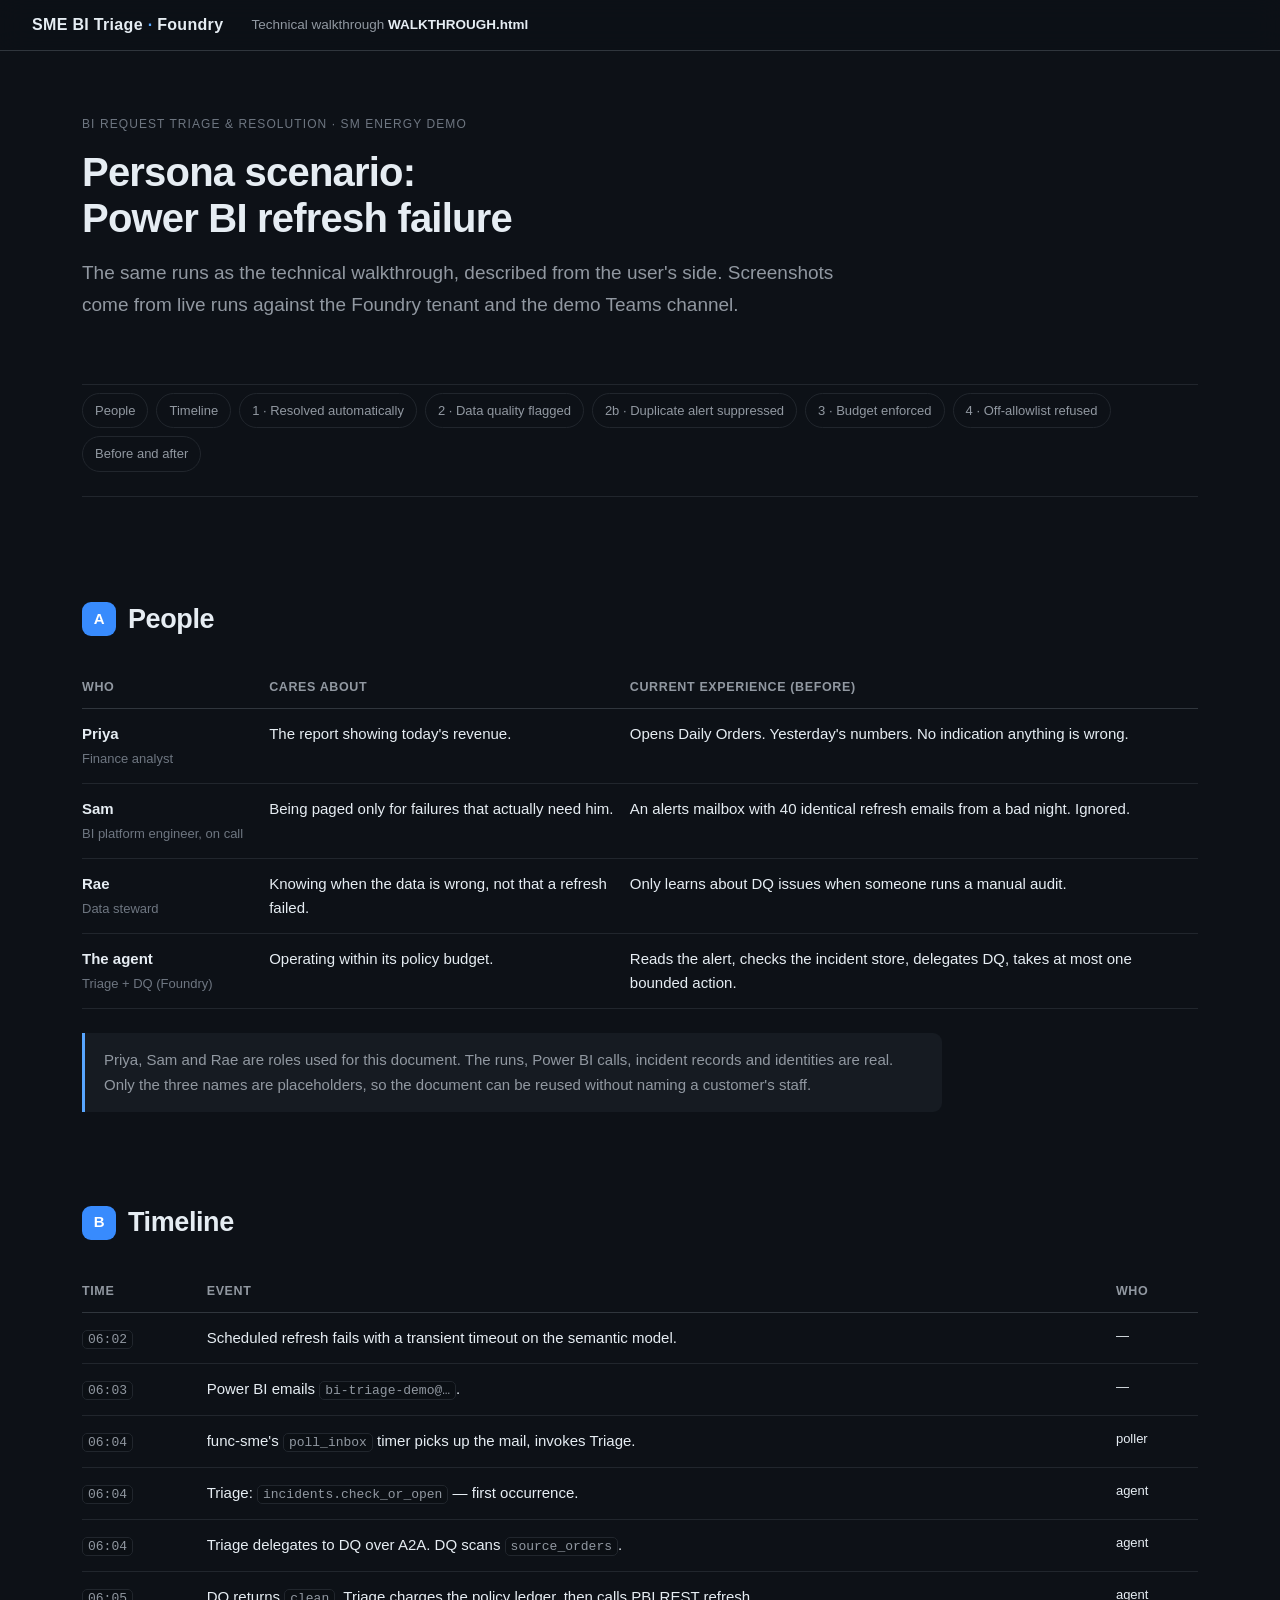
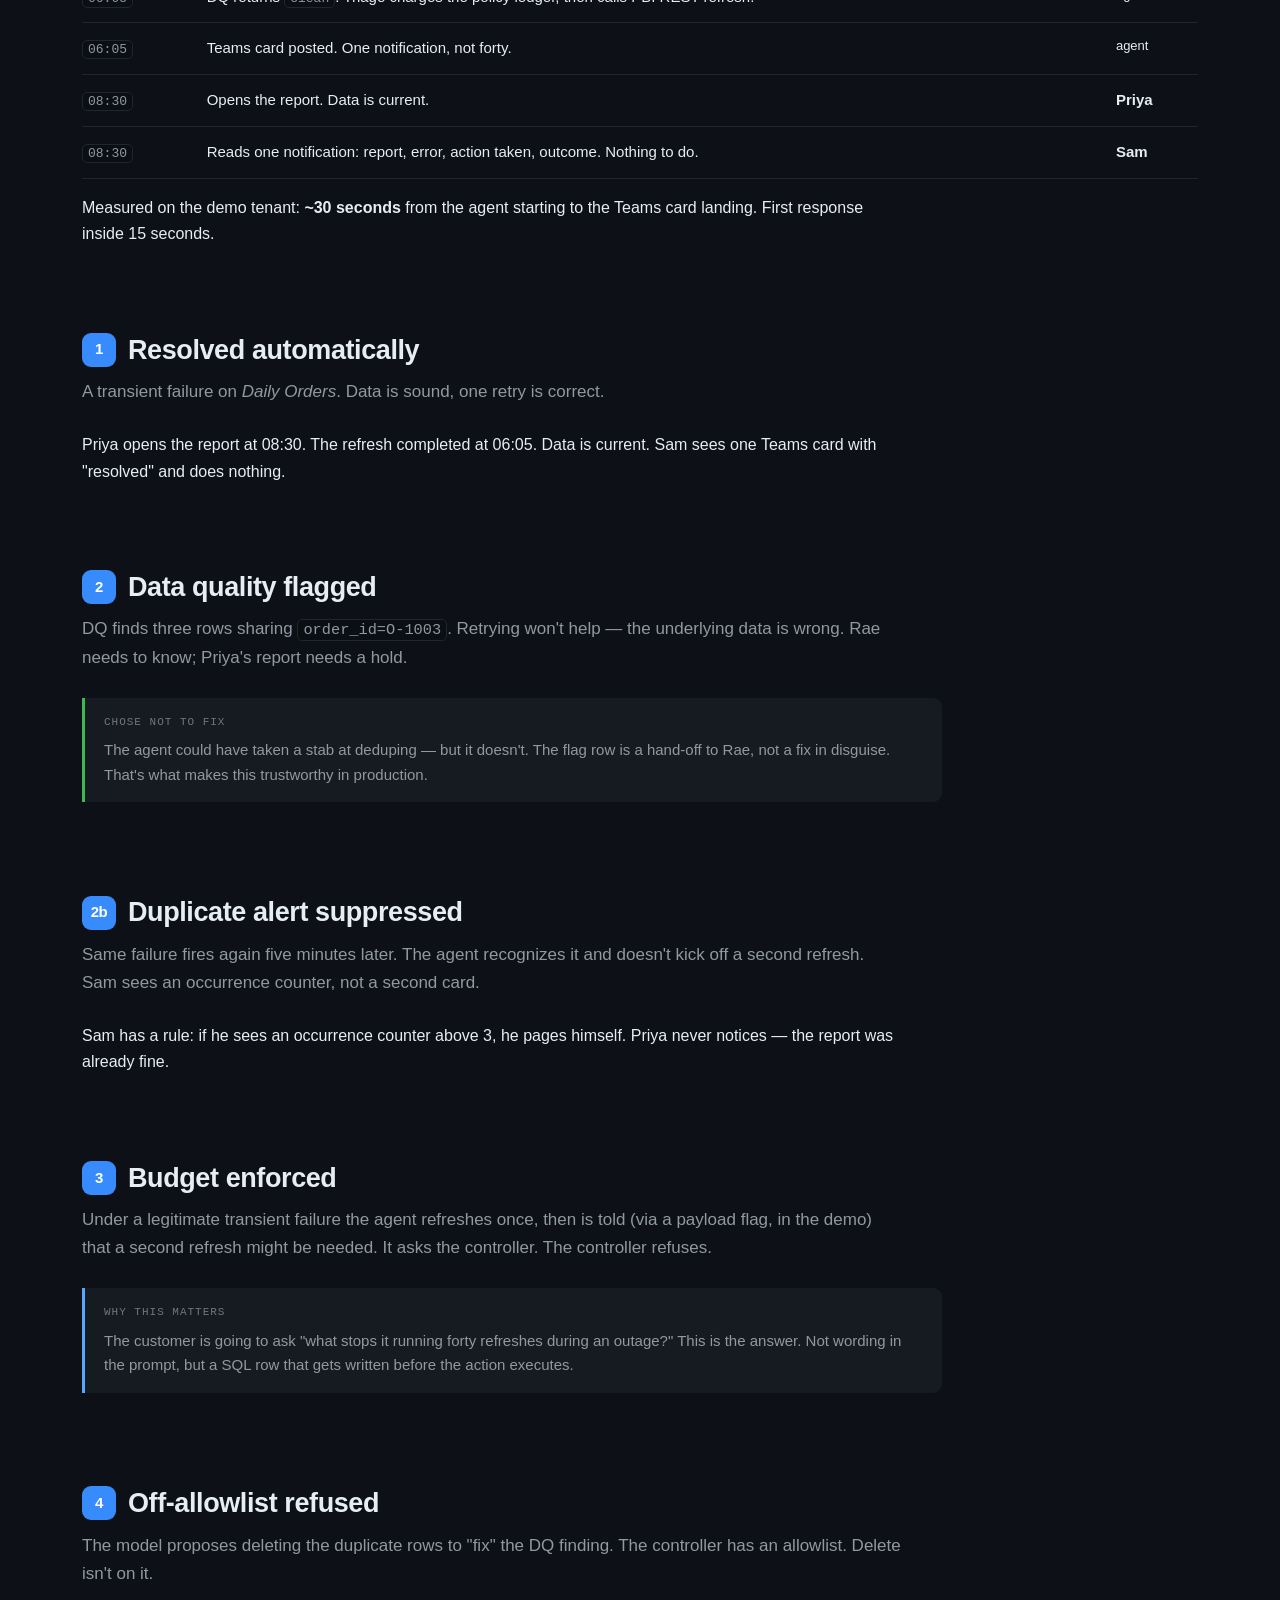
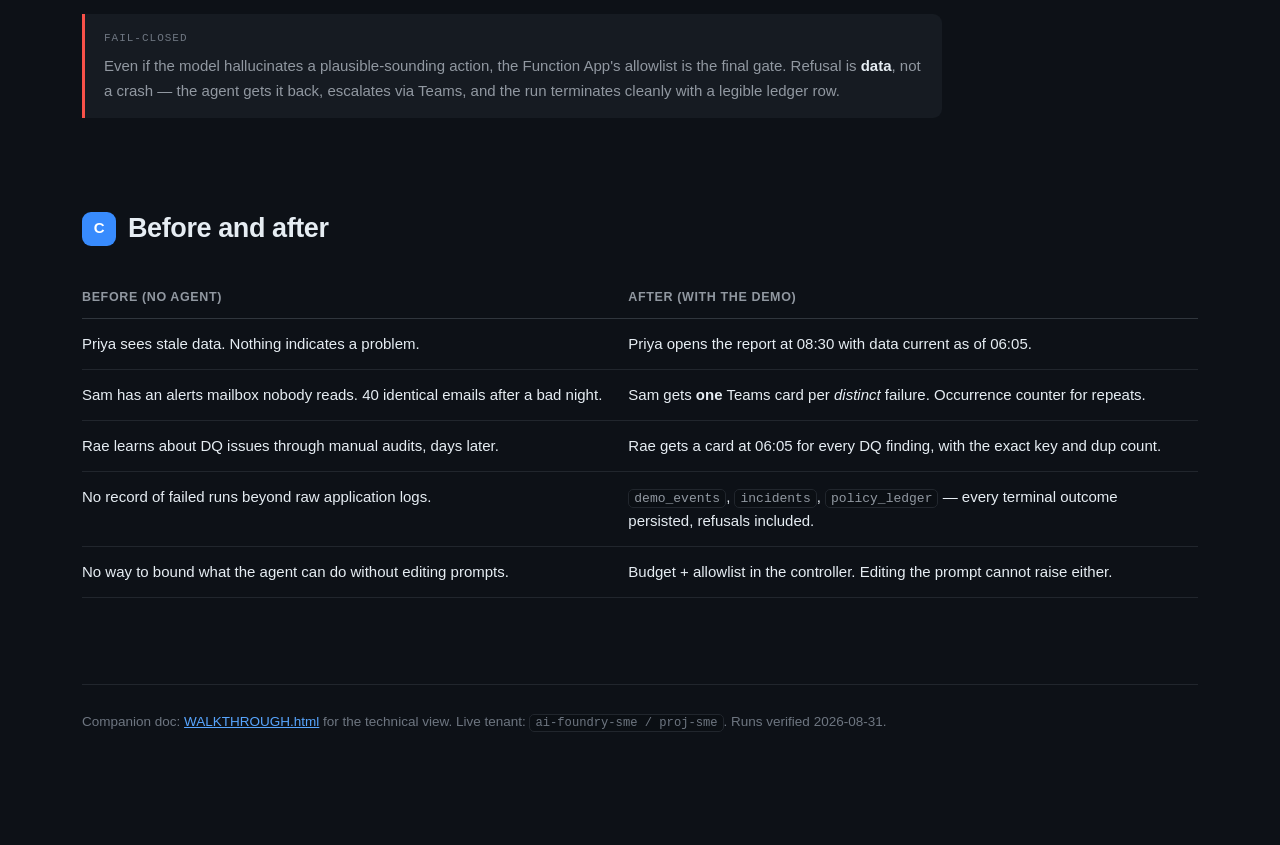
==== walkthrough/PERSONAS.html @ 4bfa1e2b "Initial public release: SM Energy BI Triage demo Multi-agent BI triage on Azure AI Foundry. Two Foun" ====
<!DOCTYPE html>
<html lang="en">
<head>
<meta charset="utf-8">
<meta name="viewport" content="width=device-width, initial-scale=1">
<title>Persona scenario: Power BI refresh failure</title>
<link rel="stylesheet" href="walkthrough.css">
</head>
<body>

<nav class="topnav">
  <span class="brand">SME BI Triage <span>&middot;</span> Foundry</span>
  <span class="docref">Technical walkthrough <b>WALKTHROUGH.html</b></span>
</nav>

<div class="wrap">

<header class="hero">
  <div class="eyebrow">BI Request Triage &amp; Resolution &middot; SM Energy demo</div>
  <h1>Persona scenario:<br>Power BI refresh failure</h1>
  <p class="sub">
    The same runs as the technical walkthrough, described from the user's side. Screenshots come
    from live runs against the Foundry tenant and the demo Teams channel.
  </p>
</header>

<nav class="toc">
  <a href="#cast">People</a>
  <a href="#timeline">Timeline</a>
  <a href="#resolved">1 &middot; Resolved automatically</a>
  <a href="#flagged">2 &middot; Data quality flagged</a>
  <a href="#suppressed">2b &middot; Duplicate alert suppressed</a>
  <a href="#budget">3 &middot; Budget enforced</a>
  <a href="#allowlist">4 &middot; Off-allowlist refused</a>
  <a href="#difference">Before and after</a>
</nav>

<!-- ══════════════════════════════════════════════════════════════════ -->
<section id="cast">
  <h2><span class="num">A</span> People</h2>

  <table class="matrix">
    <thead><tr><th>Who</th><th>Cares about</th><th>Current experience (before)</th></tr></thead>
    <tbody>
      <tr>
        <td><b>Priya</b><br><span class="muted">Finance analyst</span></td>
        <td>The report showing today's revenue.</td>
        <td>Opens Daily Orders. Yesterday's numbers. No indication anything is wrong.</td>
      </tr>
      <tr>
        <td><b>Sam</b><br><span class="muted">BI platform engineer, on call</span></td>
        <td>Being paged only for failures that actually need him.</td>
        <td>An alerts mailbox with 40 identical refresh emails from a bad night. Ignored.</td>
      </tr>
      <tr>
        <td><b>Rae</b><br><span class="muted">Data steward</span></td>
        <td>Knowing when the data is wrong, not that a refresh failed.</td>
        <td>Only learns about DQ issues when someone runs a manual audit.</td>
      </tr>
      <tr>
        <td><b>The agent</b><br><span class="muted">Triage + DQ (Foundry)</span></td>
        <td>Operating within its policy budget.</td>
        <td>Reads the alert, checks the incident store, delegates DQ, takes at most one bounded action.</td>
      </tr>
    </tbody>
  </table>

  <p class="note">
    Priya, Sam and Rae are roles used for this document. The runs, Power BI calls, incident records
    and identities are real. Only the three names are placeholders, so the document can be reused
    without naming a customer's staff.
  </p>
</section>

<!-- ══════════════════════════════════════════════════════════════════ -->
<section id="timeline">
  <h2><span class="num">B</span> Timeline</h2>

  <table class="matrix">
    <thead><tr><th>Time</th><th>Event</th><th>Who</th></tr></thead>
    <tbody>
      <tr><td><code>06:02</code></td><td>Scheduled refresh fails with a transient timeout on the semantic model.</td><td class="muted">&mdash;</td></tr>
      <tr><td><code>06:03</code></td><td>Power BI emails <code>bi-triage-demo@…</code>.</td><td class="muted">&mdash;</td></tr>
      <tr><td><code>06:04</code></td><td>func-sme's <code>poll_inbox</code> timer picks up the mail, invokes Triage.</td><td class="muted">poller</td></tr>
      <tr><td><code>06:04</code></td><td>Triage: <code>incidents.check_or_open</code> — first occurrence.</td><td class="muted">agent</td></tr>
      <tr><td><code>06:04</code></td><td>Triage delegates to DQ over A2A. DQ scans <code>source_orders</code>.</td><td class="muted">agent</td></tr>
      <tr><td><code>06:05</code></td><td>DQ returns <code>clean</code>. Triage charges the policy ledger, then calls PBI REST refresh.</td><td class="muted">agent</td></tr>
      <tr><td><code>06:05</code></td><td>Teams card posted. One notification, not forty.</td><td class="muted">agent</td></tr>
      <tr><td><code>08:30</code></td><td>Opens the report. Data is current.</td><td><b>Priya</b></td></tr>
      <tr><td><code>08:30</code></td><td>Reads one notification: report, error, action taken, outcome. Nothing to do.</td><td><b>Sam</b></td></tr>
    </tbody>
  </table>

  <p>
    Measured on the demo tenant: <b>~30 seconds</b> from the agent starting to the Teams card
    landing. First response inside 15 seconds.
  </p>
</section>

<!-- ══════════════════════════════════════════════════════════════════ -->
<section id="resolved">
  <h2><span class="num">1</span> Resolved automatically</h2>
  <p class="lede">
    A transient failure on <i>Daily Orders</i>. Data is sound, one retry is correct.
  </p>


  <p>
    Priya opens the report at 08:30. The refresh completed at 06:05. Data is current. Sam sees one
    Teams card with "resolved" and does nothing.
  </p>
</section>

<!-- ══════════════════════════════════════════════════════════════════ -->
<section id="flagged">
  <h2><span class="num">2</span> Data quality flagged</h2>
  <p class="lede">
    DQ finds three rows sharing <code>order_id=O-1003</code>. Retrying won't help — the underlying
    data is wrong. Rae needs to know; Priya's report needs a hold.
  </p>


  <p class="note ok">
    <span class="label">Chose not to fix</span>
    The agent could have taken a stab at deduping — but it doesn't. The flag row is a hand-off to
    Rae, not a fix in disguise. That's what makes this trustworthy in production.
  </p>
</section>

<!-- ══════════════════════════════════════════════════════════════════ -->
<section id="suppressed">
  <h2><span class="num">2b</span> Duplicate alert suppressed</h2>
  <p class="lede">
    Same failure fires again five minutes later. The agent recognizes it and doesn't kick off a
    second refresh. Sam sees an occurrence counter, not a second card.
  </p>


  <p>
    Sam has a rule: if he sees an occurrence counter above 3, he pages himself. Priya never notices —
    the report was already fine.
  </p>
</section>

<!-- ══════════════════════════════════════════════════════════════════ -->
<section id="budget">
  <h2><span class="num">3</span> Budget enforced</h2>
  <p class="lede">
    Under a legitimate transient failure the agent refreshes once, then is told (via a payload flag,
    in the demo) that a second refresh might be needed. It asks the controller. The controller
    refuses.
  </p>


  <p class="note">
    <span class="label">Why this matters</span>
    The customer is going to ask "what stops it running forty refreshes during an outage?" This is
    the answer. Not wording in the prompt, but a SQL row that gets written before the action
    executes.
  </p>
</section>

<!-- ══════════════════════════════════════════════════════════════════ -->
<section id="allowlist">
  <h2><span class="num">4</span> Off-allowlist refused</h2>
  <p class="lede">
    The model proposes deleting the duplicate rows to "fix" the DQ finding. The controller has an
    allowlist. Delete isn't on it.
  </p>


  <p class="note danger">
    <span class="label">Fail-closed</span>
    Even if the model hallucinates a plausible-sounding action, the Function App's allowlist is the
    final gate. Refusal is <b>data</b>, not a crash — the agent gets it back, escalates via Teams,
    and the run terminates cleanly with a legible ledger row.
  </p>
</section>

<!-- ══════════════════════════════════════════════════════════════════ -->
<section id="difference">
  <h2><span class="num">C</span> Before and after</h2>

  <table class="matrix">
    <thead><tr><th>Before (no agent)</th><th>After (with the demo)</th></tr></thead>
    <tbody>
      <tr>
        <td>Priya sees stale data. Nothing indicates a problem.</td>
        <td>Priya opens the report at 08:30 with data current as of 06:05.</td>
      </tr>
      <tr>
        <td>Sam has an alerts mailbox nobody reads. 40 identical emails after a bad night.</td>
        <td>Sam gets <b>one</b> Teams card per <em>distinct</em> failure. Occurrence counter for repeats.</td>
      </tr>
      <tr>
        <td>Rae learns about DQ issues through manual audits, days later.</td>
        <td>Rae gets a card at 06:05 for every DQ finding, with the exact key and dup count.</td>
      </tr>
      <tr>
        <td>No record of failed runs beyond raw application logs.</td>
        <td><code>demo_events</code>, <code>incidents</code>, <code>policy_ledger</code> — every terminal outcome persisted, refusals included.</td>
      </tr>
      <tr>
        <td>No way to bound what the agent can do without editing prompts.</td>
        <td>Budget + allowlist in the controller. Editing the prompt cannot raise either.</td>
      </tr>
    </tbody>
  </table>
</section>

<footer>
  Companion doc: <a href="WALKTHROUGH.html">WALKTHROUGH.html</a> for the technical view.
  Live tenant: <code>ai-foundry-sme / proj-sme</code>. Runs verified 2026-08-31.
</footer>

</div>
</body>
</html>
---- walkthrough/walkthrough.css ----
/* Walkthrough — annotated screenshots with numbered callouts.
   Deep-dark theme. Annotations are absolutely positioned over each figure
   using percentage coordinates so they track the image at any width. */

:root {
  --bg: #0d1117;
  --bg-raised: #161b22;
  --bg-inset: #0b0f14;
  --border: #30363d;
  --border-soft: #21262d;
  --text: #e6edf3;
  --text-dim: #9198a1;
  --text-faint: #6e7681;
  --accent: #58a6ff;
  --accent-dim: #388bfd;
  --ok: #3fb950;
  --warn: #d29922;
  --danger: #f85149;
  --info: #58a6ff;
  --mono: ui-monospace, "Cascadia Code", "SF Mono", Menlo, Consolas, monospace;
  --sans: -apple-system, BlinkMacSystemFont, "Segoe UI", Inter, Roboto, sans-serif;
}

* { box-sizing: border-box; }

html { scroll-behavior: smooth; scroll-padding-top: 76px; }

body {
  margin: 0;
  background: var(--bg);
  color: var(--text);
  font-family: var(--sans);
  font-size: 16px;
  line-height: 1.65;
  -webkit-font-smoothing: antialiased;
}

.topnav {
  position: sticky;
  top: 0;
  z-index: 100;
  background: rgba(13, 17, 23, 0.92);
  backdrop-filter: blur(12px);
  border-bottom: 1px solid var(--border);
  padding: 12px 32px;
  display: flex;
  align-items: center;
  gap: 20px;
  flex-wrap: wrap;
}

.topnav .brand {
  font-weight: 700;
  letter-spacing: 0.02em;
  color: var(--text);
  margin-right: 8px;
  white-space: nowrap;
}

.topnav .brand span { color: var(--accent); }

.topnav a {
  color: var(--text-dim);
  text-decoration: none;
  font-size: 13.5px;
  padding: 4px 2px;
  border-bottom: 2px solid transparent;
  white-space: nowrap;
}

.topnav a:hover { color: var(--text); border-bottom-color: var(--accent-dim); }

.docref { color: var(--text-dim); font-size: 13.5px; white-space: nowrap; }
.docref b { color: var(--text); font-weight: 600; }

.wrap { max-width: 1180px; margin: 0 auto; padding: 0 32px 120px; }

header.hero { padding: 64px 0 40px; border-bottom: 1px solid var(--border-soft); }

header.hero h1 {
  font-size: 40px;
  line-height: 1.15;
  margin: 0 0 16px;
  letter-spacing: -0.02em;
}

header.hero .sub { font-size: 19px; color: var(--text-dim); max-width: 780px; margin: 0 0 24px; }

.meta-row { display: flex; flex-wrap: wrap; gap: 10px; margin-top: 20px; }

.chip {
  font-family: var(--mono);
  font-size: 12px;
  padding: 5px 11px;
  border-radius: 999px;
  border: 1px solid var(--border);
  background: var(--bg-raised);
  color: var(--text-dim);
}

.chip.on { border-color: var(--ok); color: var(--ok); }

section { padding: 56px 0 8px; }

h2 {
  font-size: 27px;
  margin: 0 0 6px;
  letter-spacing: -0.015em;
  display: flex;
  align-items: center;
  gap: 12px;
}

h2 .num {
  display: inline-flex;
  align-items: center;
  justify-content: center;
  width: 34px;
  height: 34px;
  border-radius: 9px;
  background: var(--accent-dim);
  color: #fff;
  font-size: 15px;
  font-weight: 700;
  flex: none;
}

h3 { font-size: 19px; margin: 34px 0 10px; }

.lede { color: var(--text-dim); font-size: 17px; max-width: 820px; margin: 0 0 26px; }

p { max-width: 820px; }

a { color: var(--info); }

code {
  font-family: var(--mono);
  font-size: 0.9em;
  background: var(--bg-inset);
  border: 1px solid var(--border-soft);
  border-radius: 5px;
  padding: 1px 5px;
}

pre {
  font-family: var(--mono);
  font-size: 13px;
  background: var(--bg-inset);
  border: 1px solid var(--border);
  border-radius: 8px;
  padding: 14px 18px;
  overflow-x: auto;
  color: var(--text-dim);
  line-height: 1.55;
}

pre b { color: var(--text); font-weight: 600; }

.figure {
  margin: 26px 0 12px;
  border: 1px solid var(--border);
  border-radius: 12px;
  overflow: hidden;
  background: var(--bg-raised);
}

.figure .cap-top {
  padding: 11px 16px;
  border-bottom: 1px solid var(--border);
  font-size: 13px;
  color: var(--text-dim);
  font-family: var(--mono);
  display: flex;
  gap: 10px;
  align-items: center;
  flex-wrap: wrap;
}

.cap-top .where {
  background: var(--bg-inset);
  border: 1px solid var(--border-soft);
  border-radius: 5px;
  padding: 2px 8px;
  color: var(--text);
}

.shot { position: relative; line-height: 0; }
.shot img, .shot object { width: 100%; display: block; }

.shot.placeholder {
  aspect-ratio: 16 / 9;
  background:
    repeating-linear-gradient(45deg,
      rgba(88, 166, 255, 0.04) 0 14px,
      rgba(88, 166, 255, 0.08) 14px 28px);
  display: flex;
  align-items: center;
  justify-content: center;
  color: var(--text-faint);
  font-family: var(--mono);
  font-size: 13px;
  line-height: 1.5;
}

.mk {
  position: absolute;
  width: 30px;
  height: 30px;
  border-radius: 50%;
  display: flex;
  align-items: center;
  justify-content: center;
  font-weight: 700;
  font-size: 14px;
  font-family: var(--sans);
  color: #fff;
  border: 2.5px solid #fff;
  box-shadow: 0 2px 10px rgba(0, 0, 0, 0.6);
  transform: translate(-50%, -50%);
  line-height: 1;
  z-index: 3;
}

.mk.c1 { background: #1f6feb; }
.mk.c2 { background: #238636; }
.mk.c3 { background: #a371f7; }
.mk.c4 { background: #bb8009; }
.mk.c5 { background: #b62324; }

.ring {
  position: absolute;
  border: 2.5px solid;
  border-radius: 9px;
  z-index: 2;
  pointer-events: none;
}

.ring.oval { border-radius: 50%; }
.ring.c1 { border-color: #1f6feb; box-shadow: 0 0 0 2px rgba(31, 111, 235, 0.22); }
.ring.c2 { border-color: #238636; box-shadow: 0 0 0 2px rgba(35, 134, 54, 0.22); }
.ring.c3 { border-color: #a371f7; box-shadow: 0 0 0 2px rgba(163, 113, 247, 0.22); }
.ring.c4 { border-color: #bb8009; box-shadow: 0 0 0 2px rgba(187, 128, 9, 0.22); }
.ring.c5 { border-color: #b62324; box-shadow: 0 0 0 2px rgba(182, 35, 36, 0.22); }

.callouts { list-style: none; margin: 0; padding: 16px 18px 20px; display: grid; gap: 13px; }
.callouts li { display: grid; grid-template-columns: 28px 1fr; gap: 13px; align-items: start; }

.callouts .n {
  width: 26px;
  height: 26px;
  border-radius: 50%;
  display: flex;
  align-items: center;
  justify-content: center;
  font-size: 13px;
  font-weight: 700;
  color: #fff;
  margin-top: 1px;
}

.callouts .n.c1 { background: #1f6feb; }
.callouts .n.c2 { background: #238636; }
.callouts .n.c3 { background: #a371f7; }
.callouts .n.c4 { background: #bb8009; }
.callouts .n.c5 { background: #b62324; }

.callouts .txt { font-size: 14.5px; line-height: 1.6; color: var(--text-dim); }
.callouts .txt b { color: var(--text); font-weight: 600; }

.note {
  border-left: 3px solid var(--accent);
  background: var(--bg-raised);
  padding: 15px 19px;
  border-radius: 0 9px 9px 0;
  margin: 24px 0;
  font-size: 15px;
  color: var(--text-dim);
  max-width: 860px;
}

.note b, .note strong { color: var(--text); }
.note.warn { border-left-color: var(--warn); }
.note.danger { border-left-color: var(--danger); }
.note.ok { border-left-color: var(--ok); }

.note .label {
  display: block;
  font-family: var(--mono);
  font-size: 11px;
  letter-spacing: 0.09em;
  text-transform: uppercase;
  color: var(--text-faint);
  margin-bottom: 7px;
}

table { border-collapse: collapse; width: 100%; margin: 22px 0; font-size: 14.5px; }

th, td {
  text-align: left;
  padding: 10px 13px;
  border-bottom: 1px solid var(--border-soft);
  vertical-align: top;
}

th { color: var(--text-faint); font-weight: 600; font-size: 12.5px; text-transform: uppercase; letter-spacing: 0.05em; }

td code { white-space: nowrap; }

tbody tr:hover { background: rgba(255, 255, 255, 0.02); }

.yes { color: var(--ok); }
.no { color: var(--danger); }
.partial { color: var(--warn); }

.gallery { display: grid; grid-template-columns: repeat(auto-fit, minmax(380px, 1fr)); gap: 22px; margin: 26px 0; }

.card {
  border: 1px solid var(--border);
  border-radius: 12px;
  overflow: hidden;
  background: var(--bg-raised);
  display: flex;
  flex-direction: column;
}

.card .head { padding: 14px 17px; border-bottom: 1px solid var(--border); }
.card .head h4 { margin: 0 0 4px; font-size: 15.5px; }
.card .head .role { font-size: 13px; color: var(--text-dim); }
.card .body { padding: 14px 17px; font-size: 14px; color: var(--text-dim); flex: 1; }
.card .body b { color: var(--text); }

.tag {
  display: inline-block;
  font-family: var(--mono);
  font-size: 11px;
  padding: 2px 7px;
  border-radius: 4px;
  border: 1px solid var(--border);
  color: var(--text-faint);
  margin-right: 5px;
}

.tag.native { border-color: var(--accent-dim); color: #9ecbff; }
.tag.custom { border-color: var(--warn); color: var(--warn); }
.tag.new { border-color: var(--ok); color: var(--ok); }

.flow { background: var(--bg-raised); border: 1px solid var(--border); border-radius: 12px; padding: 22px; margin: 26px 0; overflow-x: auto; }
.flow pre { margin: 0; background: transparent; border: none; padding: 0; }
.flow pre b { color: var(--accent); font-weight: 600; }
.flow pre .g { color: var(--ok); }
.flow pre .r { color: var(--danger); }
.flow pre .w { color: var(--warn); }

footer { border-top: 1px solid var(--border-soft); margin-top: 70px; padding-top: 26px; color: var(--text-faint); font-size: 13.5px; }

@media (max-width: 760px) {
  .wrap { padding: 0 18px 80px; }
  header.hero h1 { font-size: 30px; }
  .mk { width: 24px; height: 24px; font-size: 12px; }
  .gallery { grid-template-columns: 1fr; }
}

.eyebrow {
  font-size: 12px;
  letter-spacing: 0.09em;
  text-transform: uppercase;
  color: var(--text-faint);
  margin-bottom: 14px;
}

.toc {
  display: flex;
  flex-wrap: wrap;
  gap: 8px;
  margin: 8px 0 44px;
  padding-bottom: 24px;
  border-bottom: 1px solid var(--border-soft);
}
.toc a {
  font-size: 13px;
  color: var(--text-dim);
  text-decoration: none;
  padding: 6px 12px;
  border: 1px solid var(--border-soft);
  border-radius: 999px;
}
.toc a:hover { color: var(--text); border-color: var(--accent-dim); }

table.matrix {
  width: 100%;
  border-collapse: collapse;
  margin: 26px 0 8px;
  font-size: 15px;
}
table.matrix th {
  text-align: left;
  font-weight: 600;
  color: var(--text-dim);
  border-bottom: 1px solid var(--border);
  padding: 10px 14px 10px 0;
}
table.matrix td {
  vertical-align: top;
  padding: 13px 14px 13px 0;
  border-bottom: 1px solid var(--border-soft);
  color: var(--text);
  line-height: 1.6;
}
table.matrix td:first-child { white-space: nowrap; padding-right: 26px; }
table.matrix code { font-size: 13px; color: var(--text-dim); }

.muted { color: var(--text-faint); font-size: 13px; }
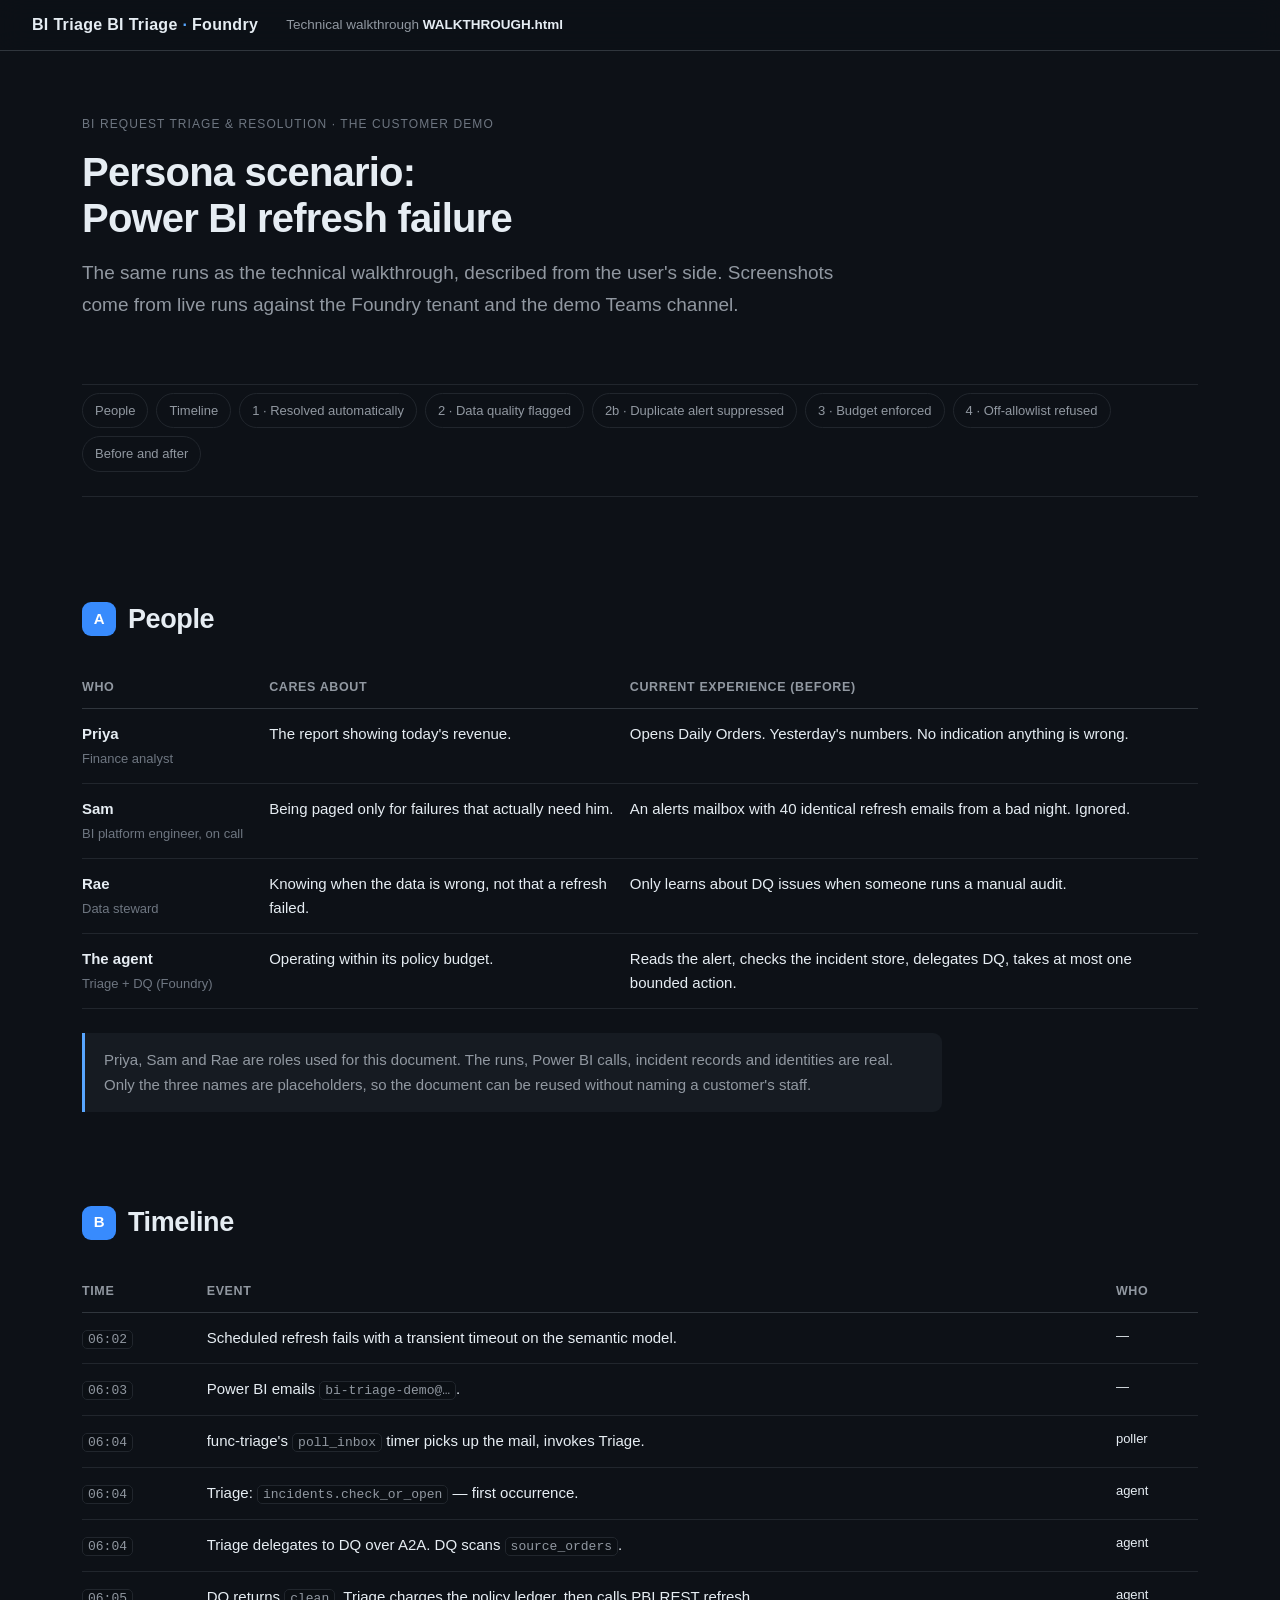
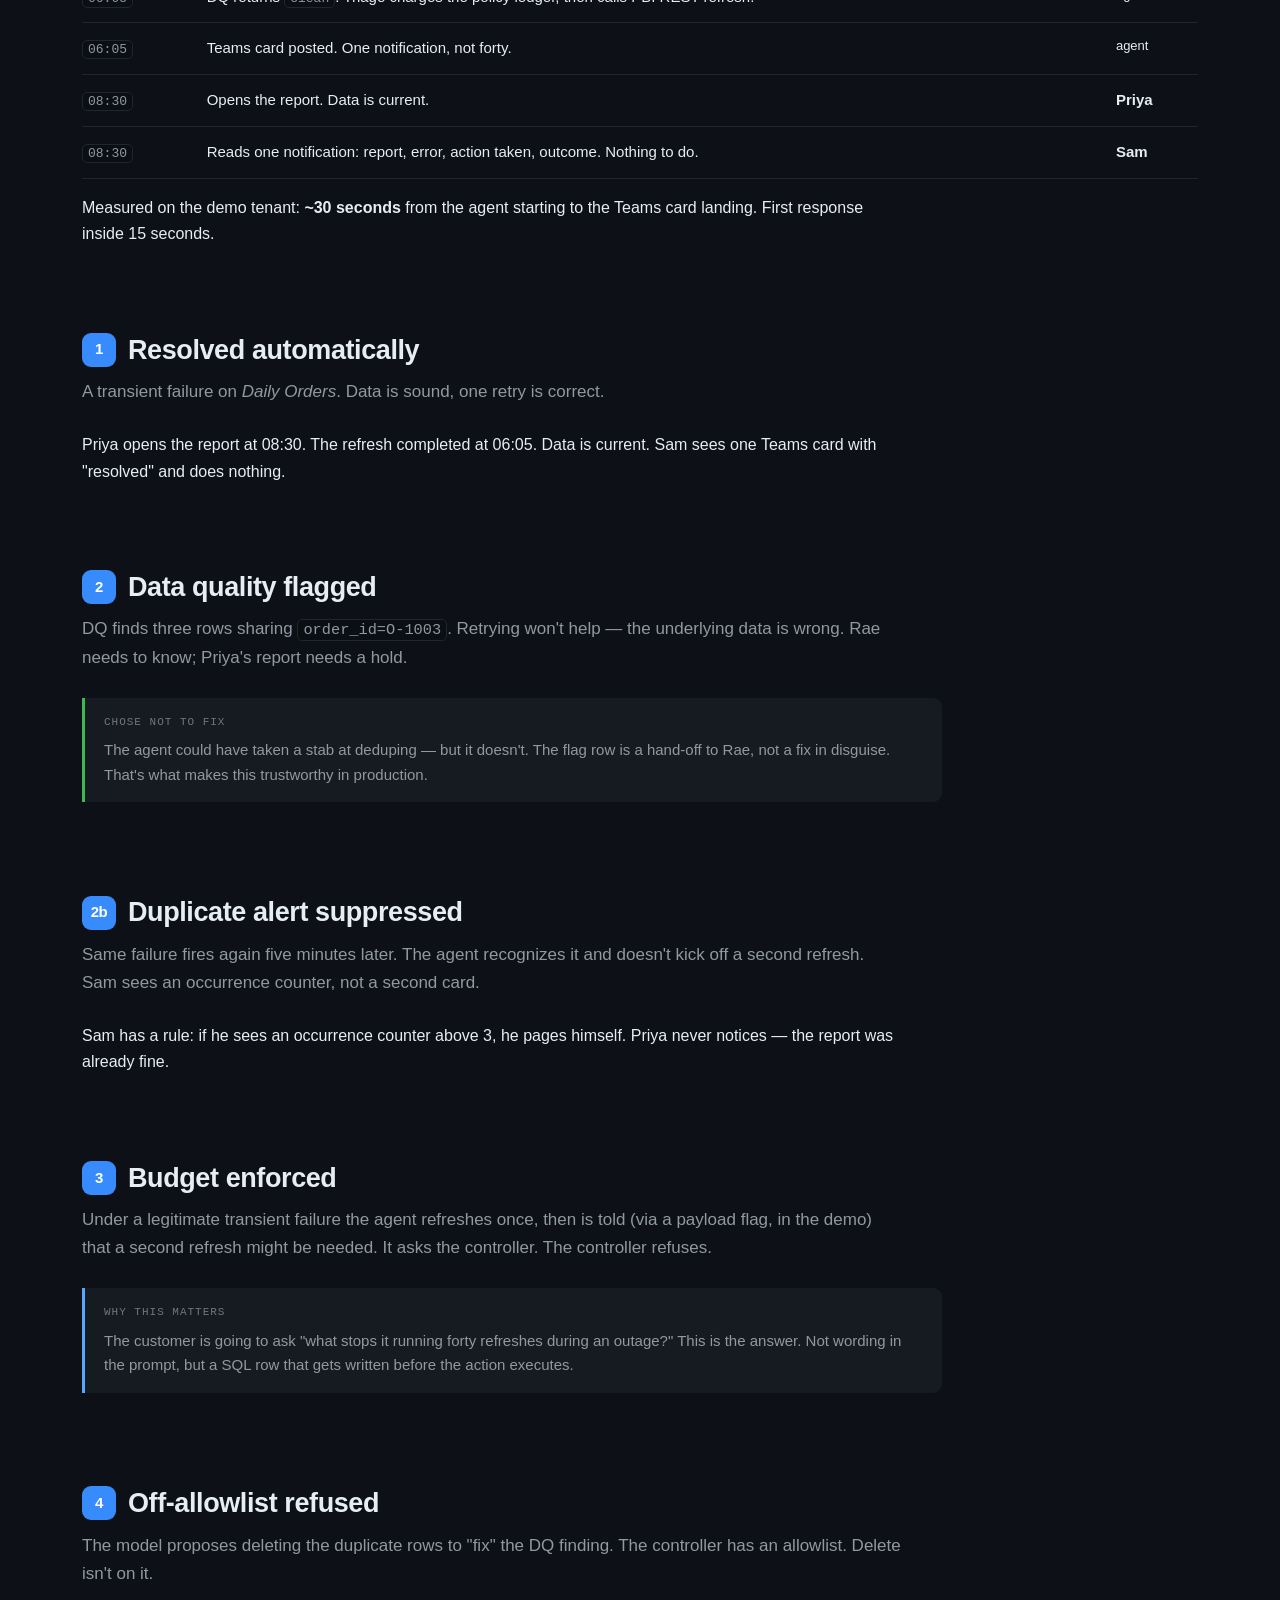
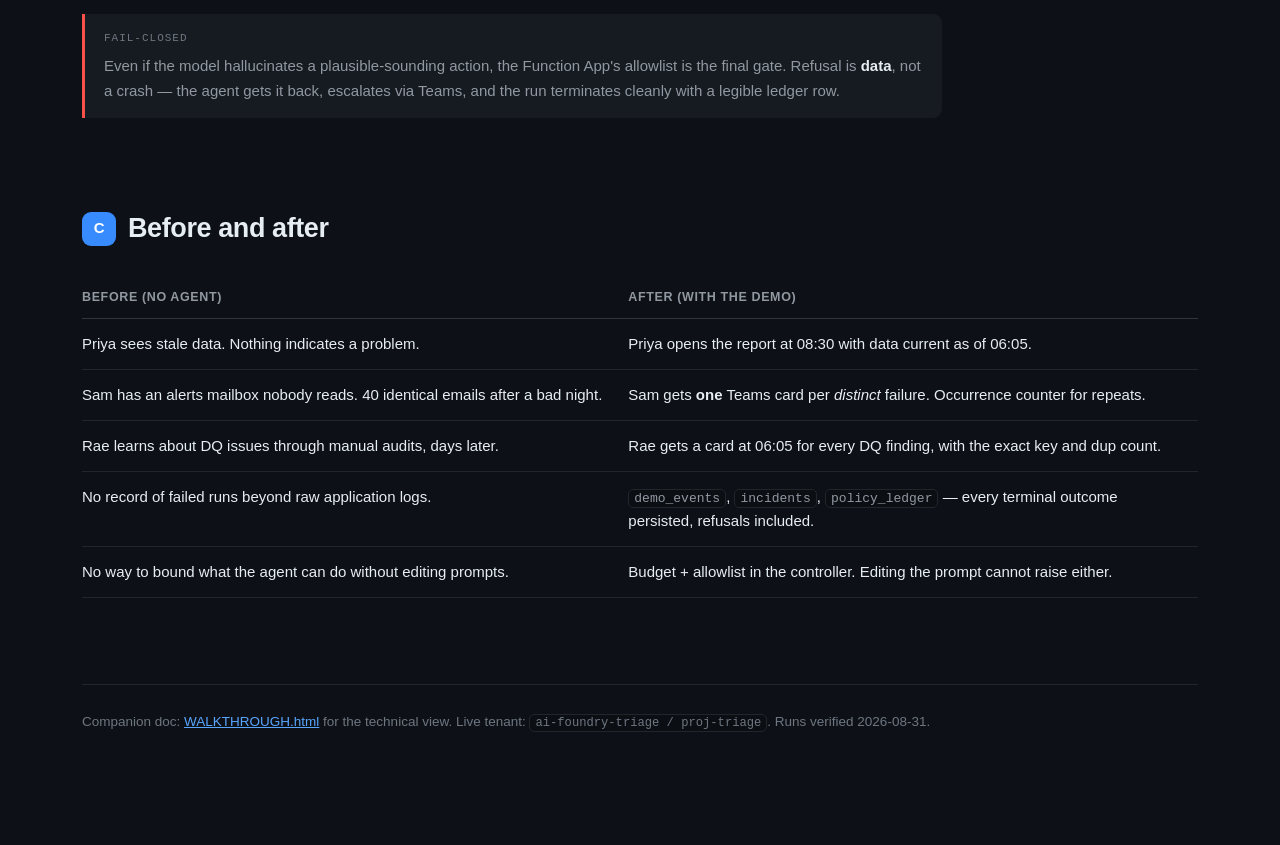
==== commit bdbba5ae: "Azure-native redeploy: drop shared inbox + Teams, rename sme→triage - Rename all 'sme' resource-name" ====
--- a/walkthrough/PERSONAS.html
+++ b/walkthrough/PERSONAS.html
@@ -9,14 +9,14 @@
 <body>
 
 <nav class="topnav">
-  <span class="brand">SME BI Triage <span>&middot;</span> Foundry</span>
+  <span class="brand">BI Triage BI Triage <span>&middot;</span> Foundry</span>
   <span class="docref">Technical walkthrough <b>WALKTHROUGH.html</b></span>
 </nav>
 
 <div class="wrap">
 
 <header class="hero">
-  <div class="eyebrow">BI Request Triage &amp; Resolution &middot; SM Energy demo</div>
+  <div class="eyebrow">BI Request Triage &amp; Resolution &middot; the customer demo</div>
   <h1>Persona scenario:<br>Power BI refresh failure</h1>
   <p class="sub">
     The same runs as the technical walkthrough, described from the user's side. Screenshots come
@@ -81,7 +81,7 @@
     <tbody>
       <tr><td><code>06:02</code></td><td>Scheduled refresh fails with a transient timeout on the semantic model.</td><td class="muted">&mdash;</td></tr>
       <tr><td><code>06:03</code></td><td>Power BI emails <code>bi-triage-demo@…</code>.</td><td class="muted">&mdash;</td></tr>
-      <tr><td><code>06:04</code></td><td>func-sme's <code>poll_inbox</code> timer picks up the mail, invokes Triage.</td><td class="muted">poller</td></tr>
+      <tr><td><code>06:04</code></td><td>func-triage's <code>poll_inbox</code> timer picks up the mail, invokes Triage.</td><td class="muted">poller</td></tr>
       <tr><td><code>06:04</code></td><td>Triage: <code>incidents.check_or_open</code> — first occurrence.</td><td class="muted">agent</td></tr>
       <tr><td><code>06:04</code></td><td>Triage delegates to DQ over A2A. DQ scans <code>source_orders</code>.</td><td class="muted">agent</td></tr>
       <tr><td><code>06:05</code></td><td>DQ returns <code>clean</code>. Triage charges the policy ledger, then calls PBI REST refresh.</td><td class="muted">agent</td></tr>
@@ -210,7 +210,7 @@
 
 <footer>
   Companion doc: <a href="WALKTHROUGH.html">WALKTHROUGH.html</a> for the technical view.
-  Live tenant: <code>ai-foundry-sme / proj-sme</code>. Runs verified 2026-08-31.
+  Live tenant: <code>ai-foundry-triage / proj-triage</code>. Runs verified 2026-08-31.
 </footer>
 
 </div>
